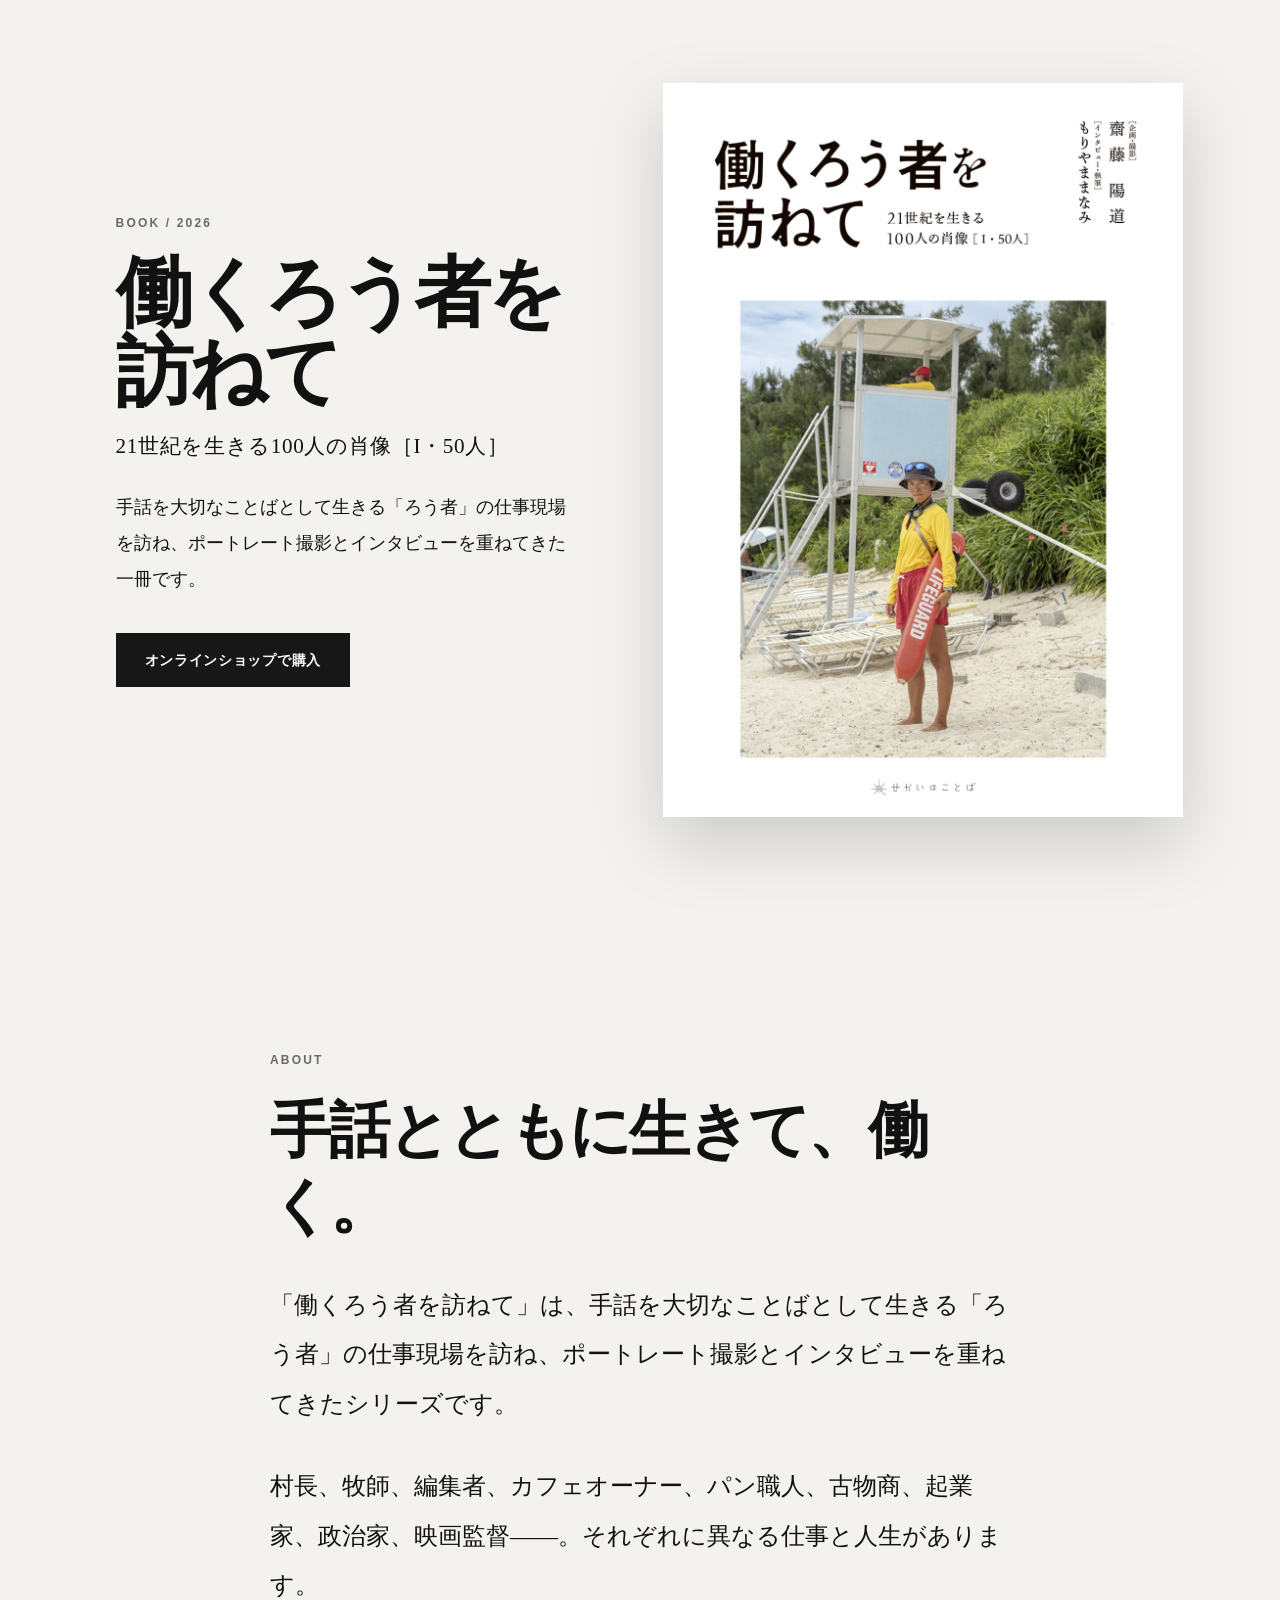
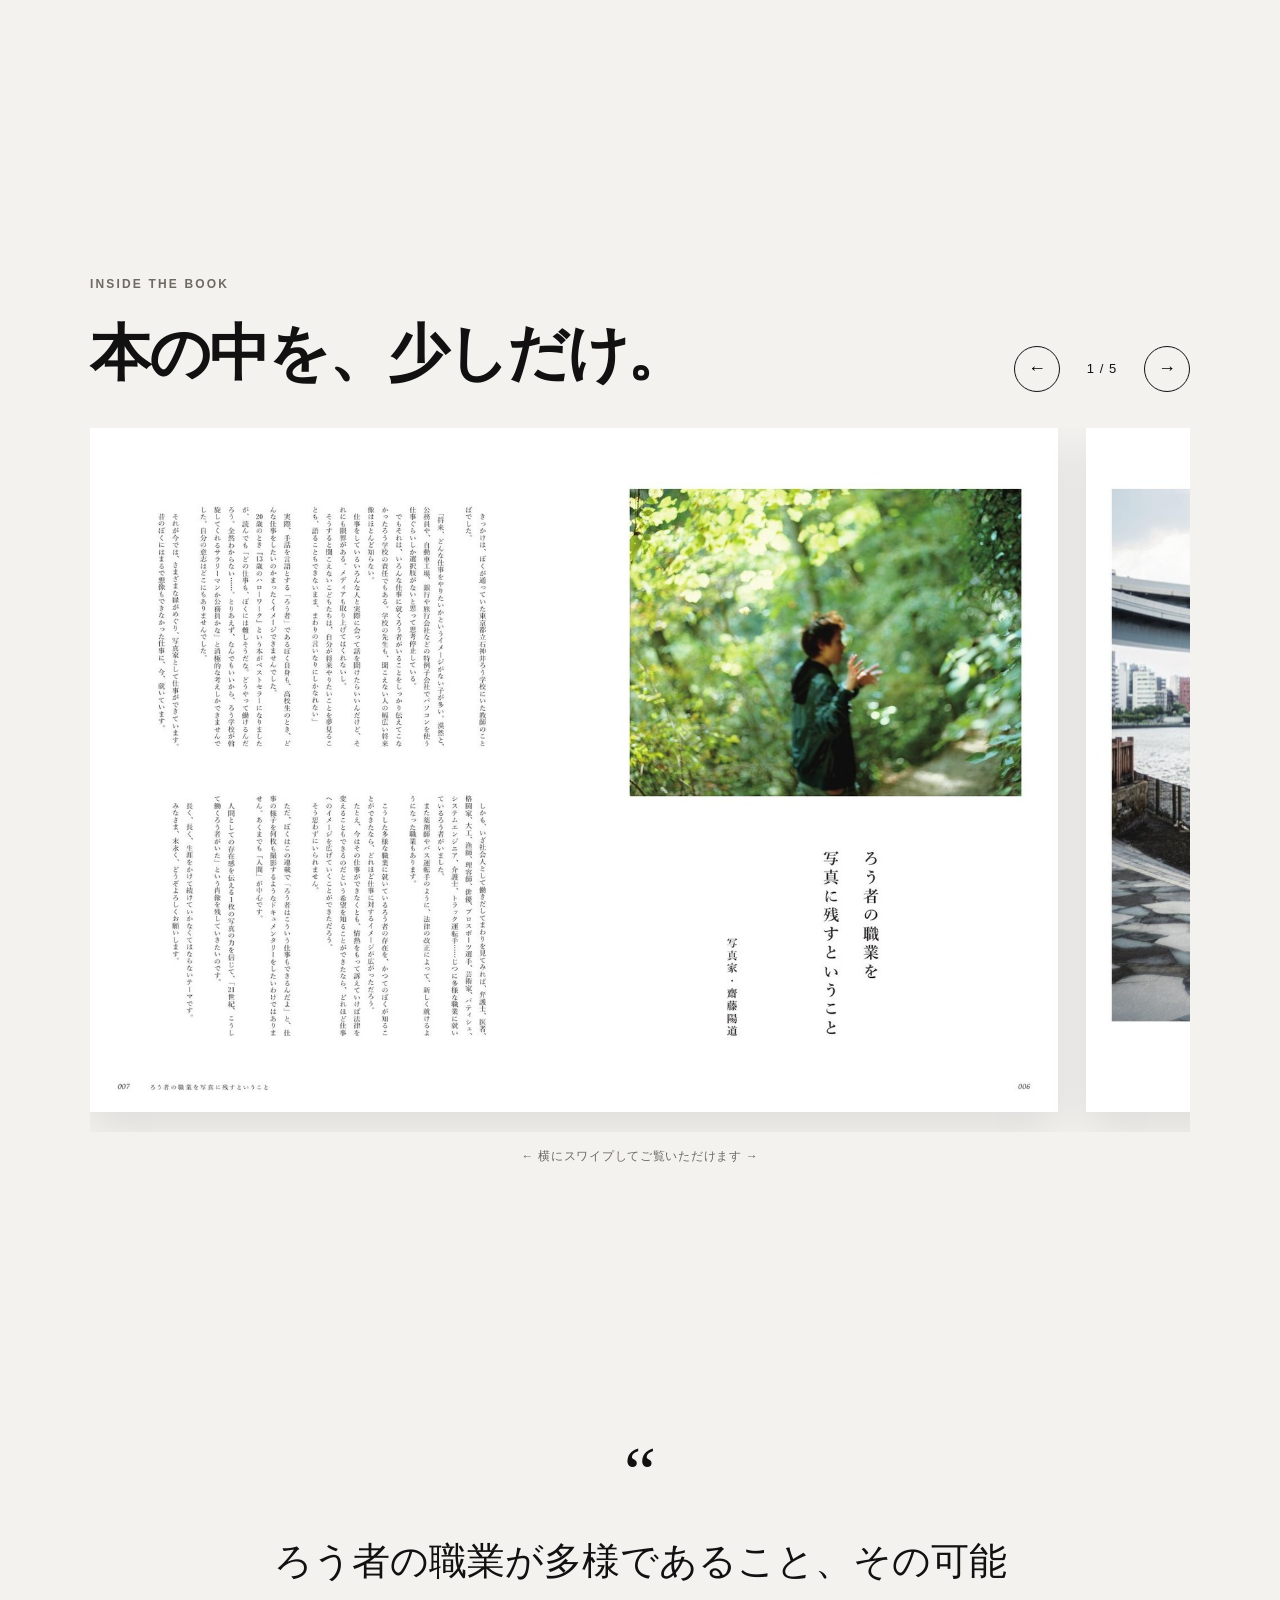
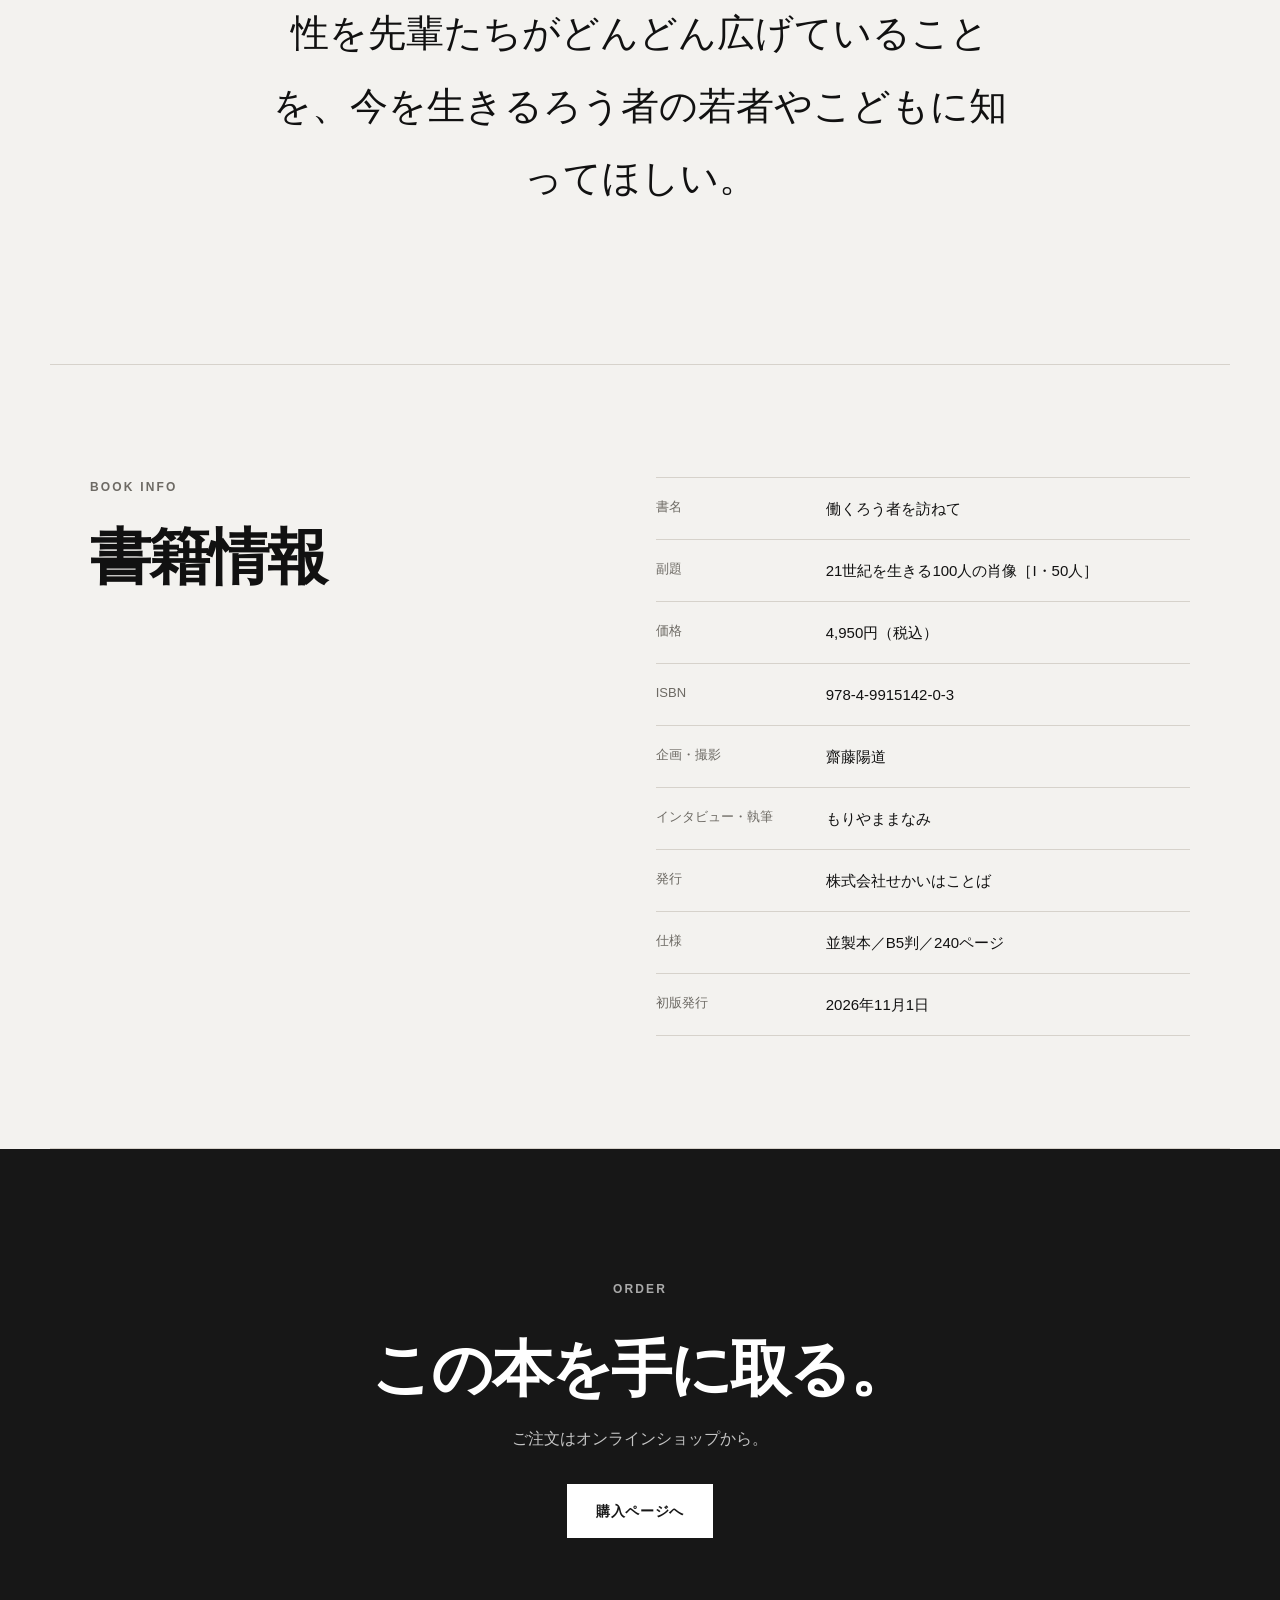
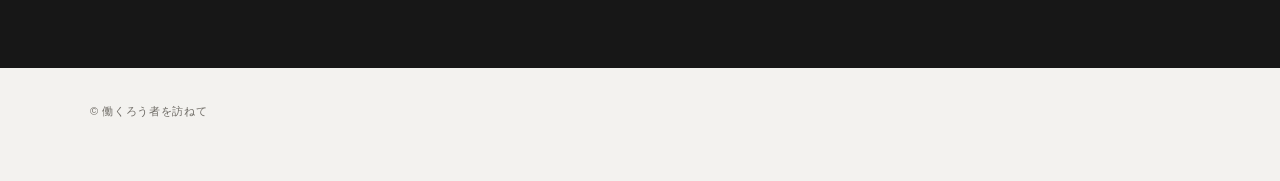
==== index.html @ 9a2b8f73 "Add files via upload" ====
<!doctype html>
<html lang="ja">
<head>
  <meta charset="utf-8">
  <meta name="viewport" content="width=device-width, initial-scale=1">
  <meta name="description" content="書籍『働くろう者を訪ねて』特設サイト。手話を大切なことばとして生きる、ろう者の仕事と肖像を紹介します。">
  <title>働くろう者を訪ねて｜特設サイト</title>
  <style>

:root{
  --bg:#f3f2ef;
  --paper:#fff;
  --ink:#111;
  --muted:#6d6a64;
  --line:#d6d2cb;
  --accent:#171717;
  --max:1180px;
}
*{box-sizing:border-box}
html{scroll-behavior:smooth}
body{
  margin:0;
  background:var(--bg);
  color:var(--ink);
  font-family:-apple-system,BlinkMacSystemFont,"Hiragino Kaku Gothic ProN","Yu Gothic",YuGothic,"Noto Sans JP",sans-serif;
  line-height:1.8;
  -webkit-font-smoothing:antialiased;
}
img{max-width:100%;display:block}
a{color:inherit}
.section{max-width:var(--max);margin:0 auto;padding:112px 40px}
.narrow{max-width:820px}
.section-label,.eyebrow{font-size:12px;letter-spacing:.18em;font-weight:700;margin:0 0 20px;color:var(--muted)}
h1,h2,p{margin-top:0}
h2{font-family:"Hiragino Mincho ProN","Yu Mincho",serif;font-size:clamp(34px,4.8vw,64px);line-height:1.25;letter-spacing:-.03em;margin-bottom:36px;font-weight:600}
.hero{min-height:100vh;display:grid;grid-template-columns:.96fr 1.04fr;align-items:center;gap:72px;padding-top:64px;padding-bottom:64px}
.hero-copy{padding-left:2vw}
.hero-title{font-family:"Hiragino Mincho ProN","Yu Mincho",serif;font-size:clamp(42px,6vw,88px);line-height:1.03;letter-spacing:-.05em;margin:0 0 18px;font-weight:700}
.hero-title .line{display:block;white-space:nowrap}
.subtitle{font-family:"Hiragino Mincho ProN","Yu Mincho",serif;font-size:clamp(16px,1.65vw,24px);line-height:1.45;white-space:nowrap;letter-spacing:.03em;margin:0 0 28px}
.hero-lead{font-family:"Hiragino Mincho ProN","Yu Mincho",serif;font-size:18px;line-height:2;margin-bottom:36px;max-width:40em}
.hero-book{margin:0;justify-self:center;width:min(520px,100%);filter:drop-shadow(0 26px 34px rgba(0,0,0,.16))}
.hero-book img{width:100%;background:#fff}
.button{display:inline-flex;align-items:center;justify-content:center;min-height:54px;padding:0 28px;background:var(--accent);color:#fff;text-decoration:none;font-weight:700;font-size:14px;letter-spacing:.05em;border:1px solid var(--accent);transition:.2s ease}
.button:hover{background:transparent;color:var(--accent)}
.intro{padding-top:150px;padding-bottom:150px}
.about-title span{display:block;white-space:nowrap}

.intro p:not(.section-label){font-family:"Hiragino Mincho ProN","Yu Mincho",serif;font-size:clamp(18px,2vw,24px);line-height:2.05;margin-bottom:1.4em}
.gallery{padding-top:80px;padding-bottom:120px}
.gallery-head{display:flex;justify-content:space-between;align-items:flex-end;gap:32px;margin-bottom:36px}
.gallery-head h2{margin-bottom:0}
.gallery-controls{display:flex;align-items:center;gap:16px;white-space:nowrap}
.arrow{width:46px;height:46px;border:1px solid var(--ink);background:transparent;border-radius:50%;font-size:18px;cursor:pointer;transition:.2s ease}
.arrow:hover{background:var(--ink);color:#fff}
.counter{font-size:13px;letter-spacing:.08em;min-width:52px;text-align:center}
.slider-wrap{overflow:hidden}
.slider{display:flex;gap:28px;overflow-x:auto;scroll-snap-type:x mandatory;scroll-behavior:smooth;overscroll-behavior-inline:contain;padding:0 0 20px;scrollbar-width:none}
.slider::-webkit-scrollbar{display:none}
.slide{flex:0 0 88%;margin:0;scroll-snap-align:center;background:var(--paper);box-shadow:0 16px 40px rgba(0,0,0,.09)}
.slide img{width:100%;height:auto}
.swipe-note{text-align:center;color:var(--muted);font-size:12px;margin:14px 0 0;letter-spacing:.06em}
.quote{padding-top:150px;padding-bottom:150px;text-align:center}
.quote-mark{font-family:Georgia,serif;font-size:72px;line-height:1;margin-bottom:16px}
blockquote{margin:0;font-family:"Hiragino Mincho ProN","Yu Mincho",serif;font-size:clamp(24px,3vw,38px);line-height:1.9;font-weight:500}
.info{border-top:1px solid var(--line);border-bottom:1px solid var(--line)}
.info-grid{display:grid;grid-template-columns:1fr 1.1fr;gap:80px}
dl{margin:0}
dl>div{display:grid;grid-template-columns:150px 1fr;gap:20px;padding:17px 0;border-bottom:1px solid var(--line)}
dl>div:first-child{border-top:1px solid var(--line)}
dt{color:var(--muted);font-size:13px}dd{margin:0;font-size:15px}
.cta{max-width:none;background:#171717;color:#fff;text-align:center;padding-top:130px;padding-bottom:130px}
.cta .section-label{color:#aaa}.cta h2{margin-bottom:18px}.cta p{color:#c5c5c5;margin-bottom:30px}.button-light{background:#fff;color:#171717;border-color:#fff}.button-light:hover{background:transparent;color:#fff}
footer{max-width:var(--max);margin:0 auto;padding:34px 40px 48px;color:var(--muted);font-size:11px;letter-spacing:.06em}
.reveal{opacity:0;transform:translateY(18px);transition:opacity .8s ease, transform .8s ease}.reveal.visible{opacity:1;transform:none}.delay-1{transition-delay:.12s}
@media(max-width:900px){
  .hero-title{font-size:clamp(36px,9vw,68px)}
  .subtitle{font-size:clamp(15px,3.1vw,22px)}
}
@media(max-width:800px){
  .subtitle{font-size:clamp(13px,3.5vw,18px)}
  .section{padding:84px 22px}
  .hero{min-height:auto;grid-template-columns:1fr;gap:52px;padding-top:52px}
  .hero-copy{padding-left:0;order:2}
  .hero-book{order:1;width:min(360px,84vw)}
  .hero-lead{font-size:17px}
  .gallery-head{align-items:flex-start;flex-direction:column}
  .gallery-controls{align-self:flex-end}
  .slide{flex-basis:94%}
  .info-grid{grid-template-columns:1fr;gap:24px}
  dl>div{grid-template-columns:110px 1fr}
  .intro{padding-top:105px;padding-bottom:105px}
  .quote{padding-top:105px;padding-bottom:105px}
}
@media(prefers-reduced-motion:reduce){
  *{scroll-behavior:auto!important;transition:none!important}
  .reveal{opacity:1;transform:none}
}

</style>
</head>
<body>
  <main>
    <section class="hero section">
      <div class="hero-copy reveal">
        <p class="eyebrow">BOOK / 2026</p>
        <h1 class="hero-title" aria-label="働くろう者を訪ねて">
          <span class="line">働くろう者を</span>
          <span class="line">訪ねて</span>
        </h1>
        <p class="subtitle">21世紀を生きる100人の肖像［I・50人］</p>
        <p class="hero-lead">手話を大切なことばとして生きる「ろう者」の仕事現場を訪ね、ポートレート撮影とインタビューを重ねてきた一冊です。</p>
        <a class="button" href="https://harumichi.base.ec/" target="_blank" rel="noopener noreferrer">オンラインショップで購入</a>
      </div>
      <figure class="hero-book reveal delay-1">
        <img src="[data-uri]" alt="書籍『働くろう者を訪ねて』表紙">
      </figure>
    </section>

    <section class="intro section narrow reveal">
      <p class="section-label">ABOUT</p>
      <h2>手話とともに生きて、働く。</h2>
      <p>「働くろう者を訪ねて」は、手話を大切なことばとして生きる「ろう者」の仕事現場を訪ね、ポートレート撮影とインタビューを重ねてきたシリーズです。</p>
      <p>村長、牧師、編集者、カフェオーナー、パン職人、古物商、起業家、政治家、映画監督——。それぞれに異なる仕事と人生があります。</p>
    </section>

    <section class="gallery section">
      <div class="gallery-head reveal">
        <div>
          <p class="section-label">INSIDE THE BOOK</p>
          <h2>本の中を、少しだけ。</h2>
        </div>
        <div class="gallery-controls" aria-label="スライド操作">
          <button class="arrow" type="button" data-prev aria-label="前の見開き">←</button>
          <span class="counter"><span data-current>1</span> / <span data-total>5</span></span>
          <button class="arrow" type="button" data-next aria-label="次の見開き">→</button>
        </div>
      </div>

      <div class="slider-wrap reveal delay-1">
        <div class="slider" data-slider tabindex="0" aria-label="書籍見開きサンプル">
          <figure class="slide"><img src="[data-uri]" alt="書籍見開きサンプル 6-7ページ" loading="lazy"></figure>
          <figure class="slide"><img src="[data-uri]" alt="書籍見開きサンプル 14-15ページ" loading="lazy"></figure>
          <figure class="slide"><img src="[data-uri]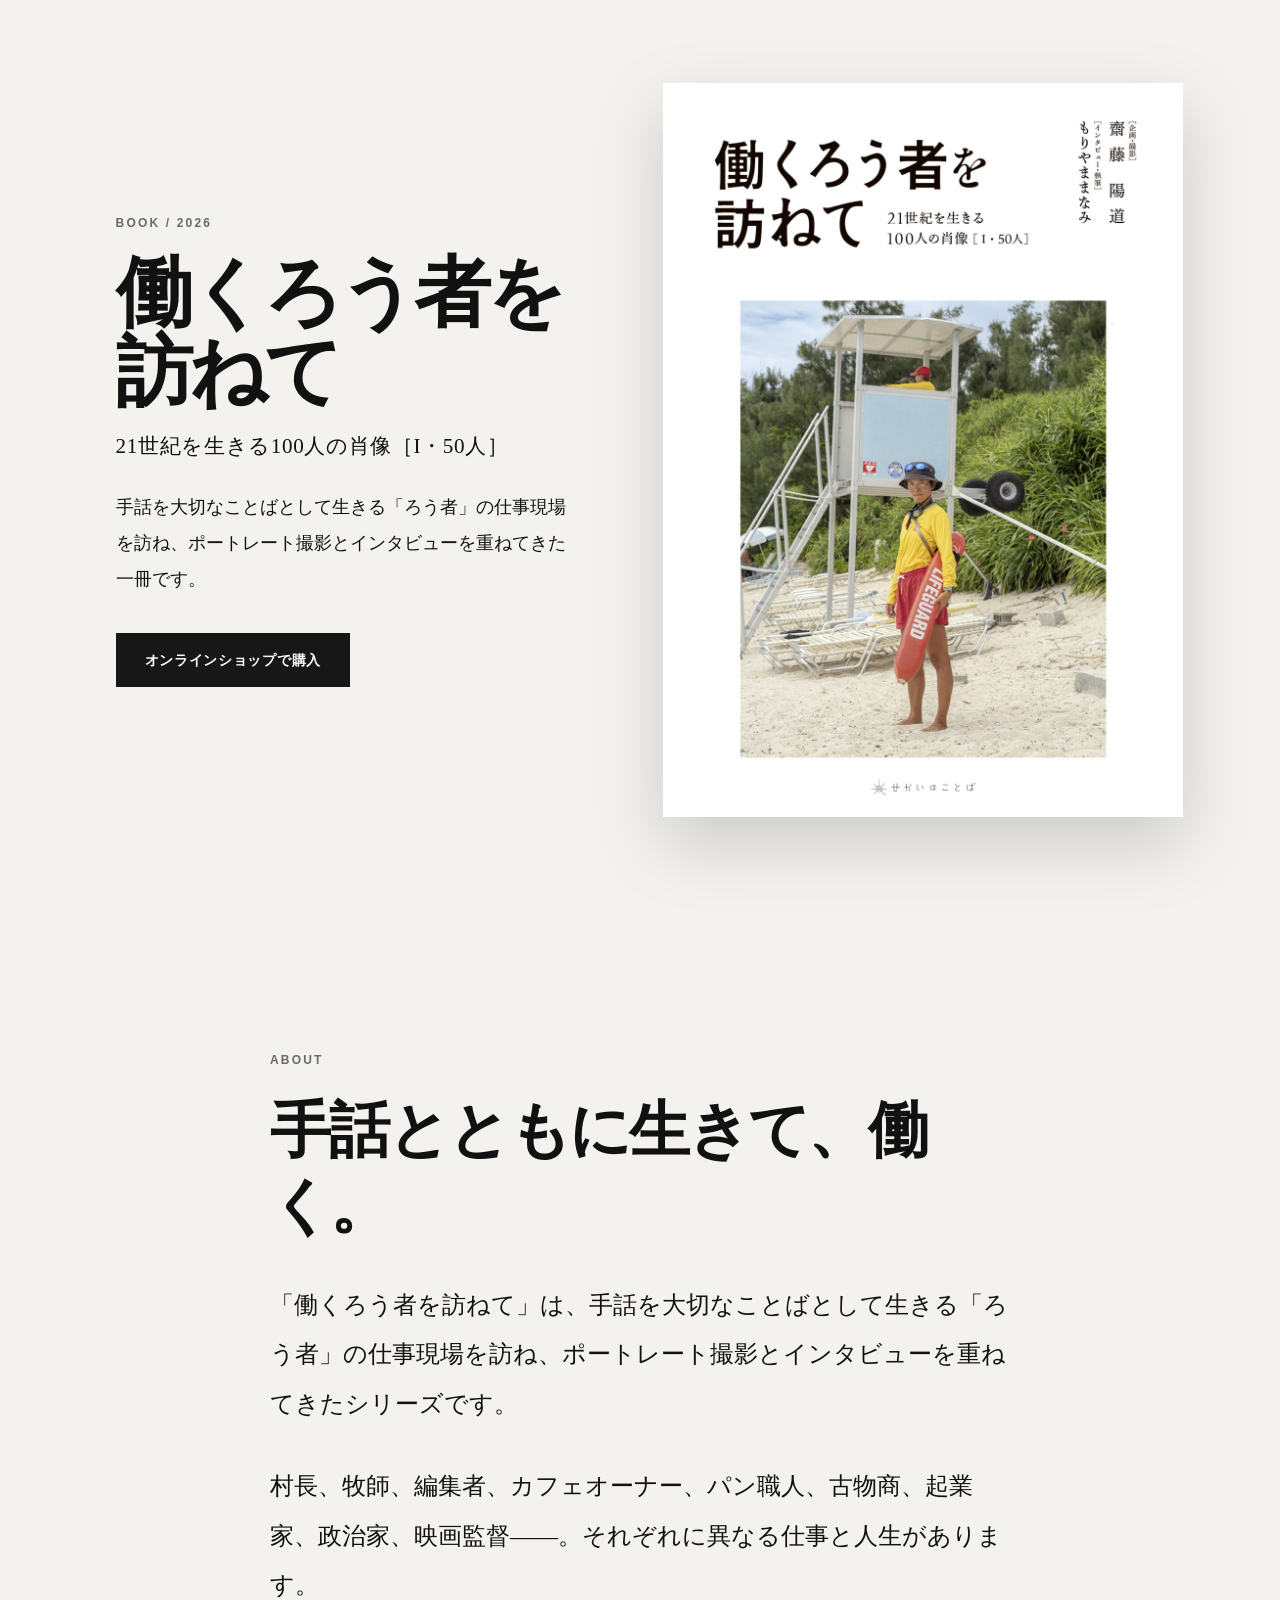
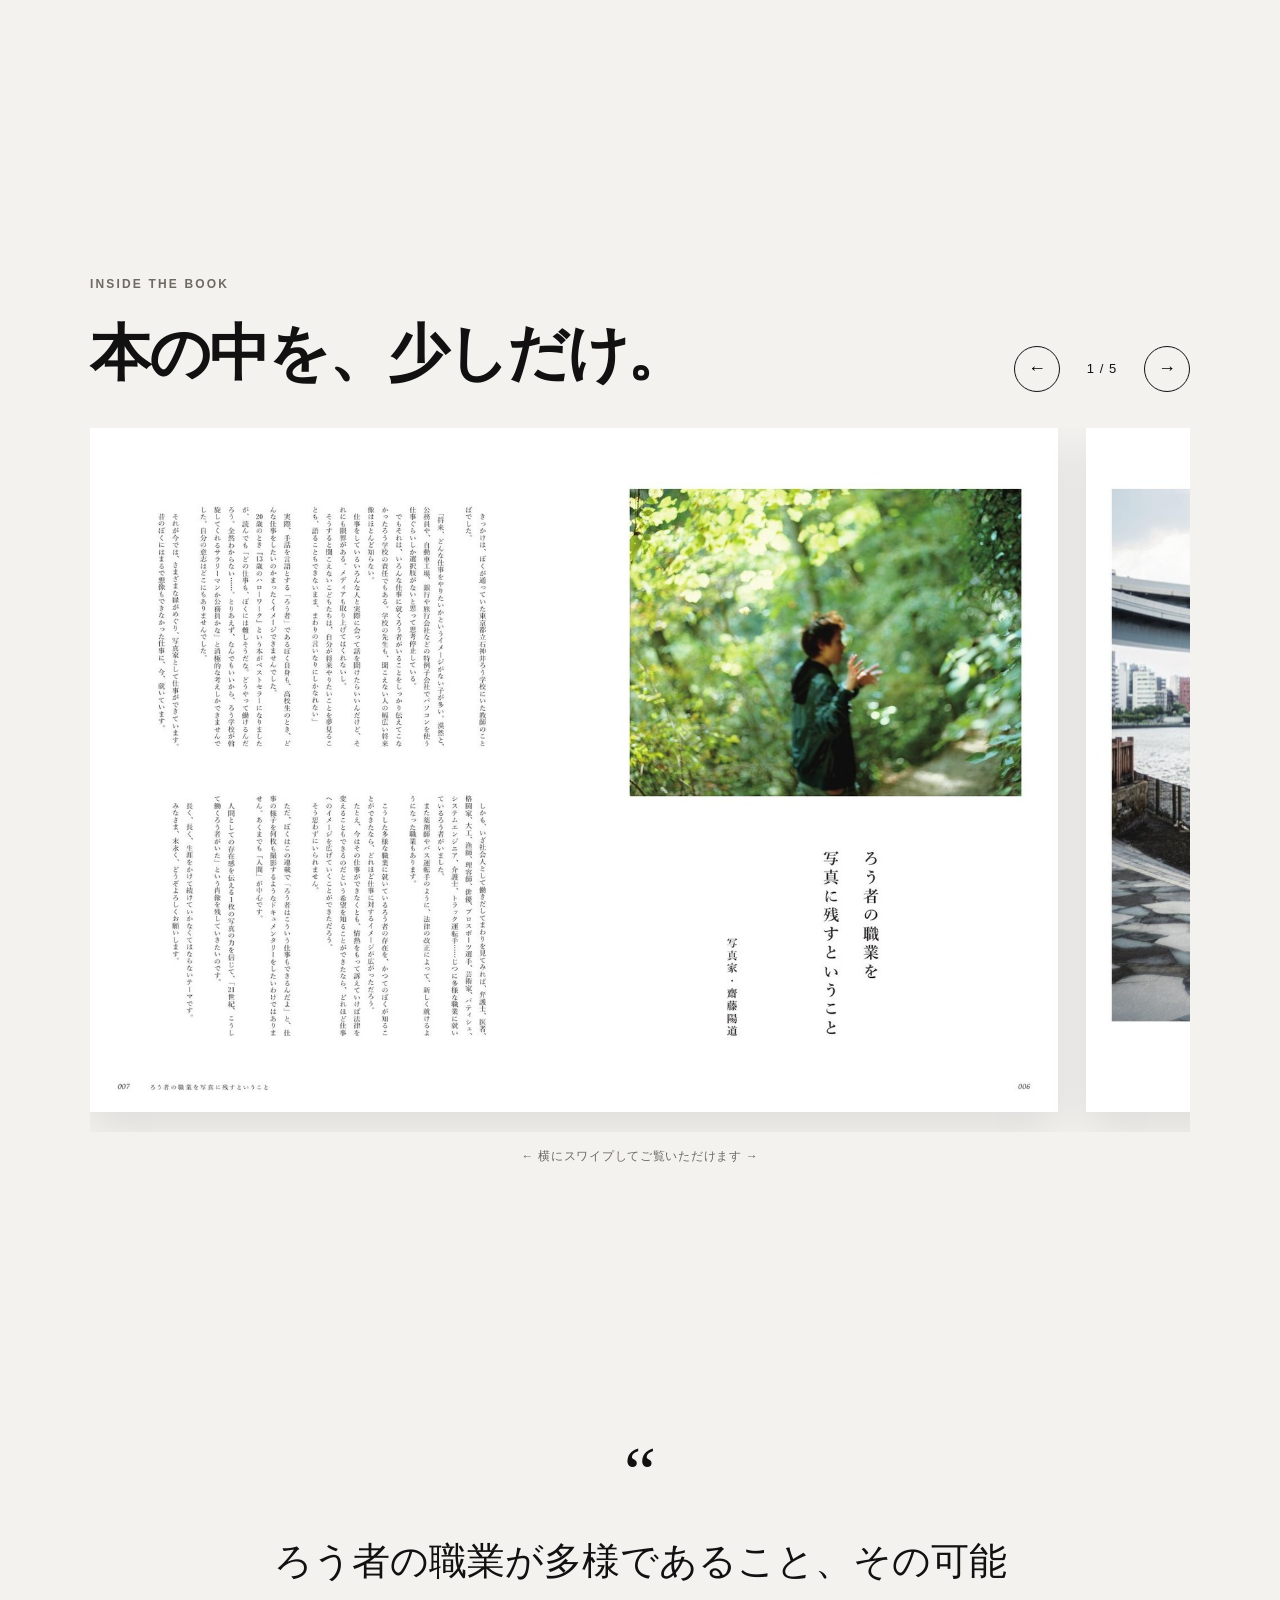
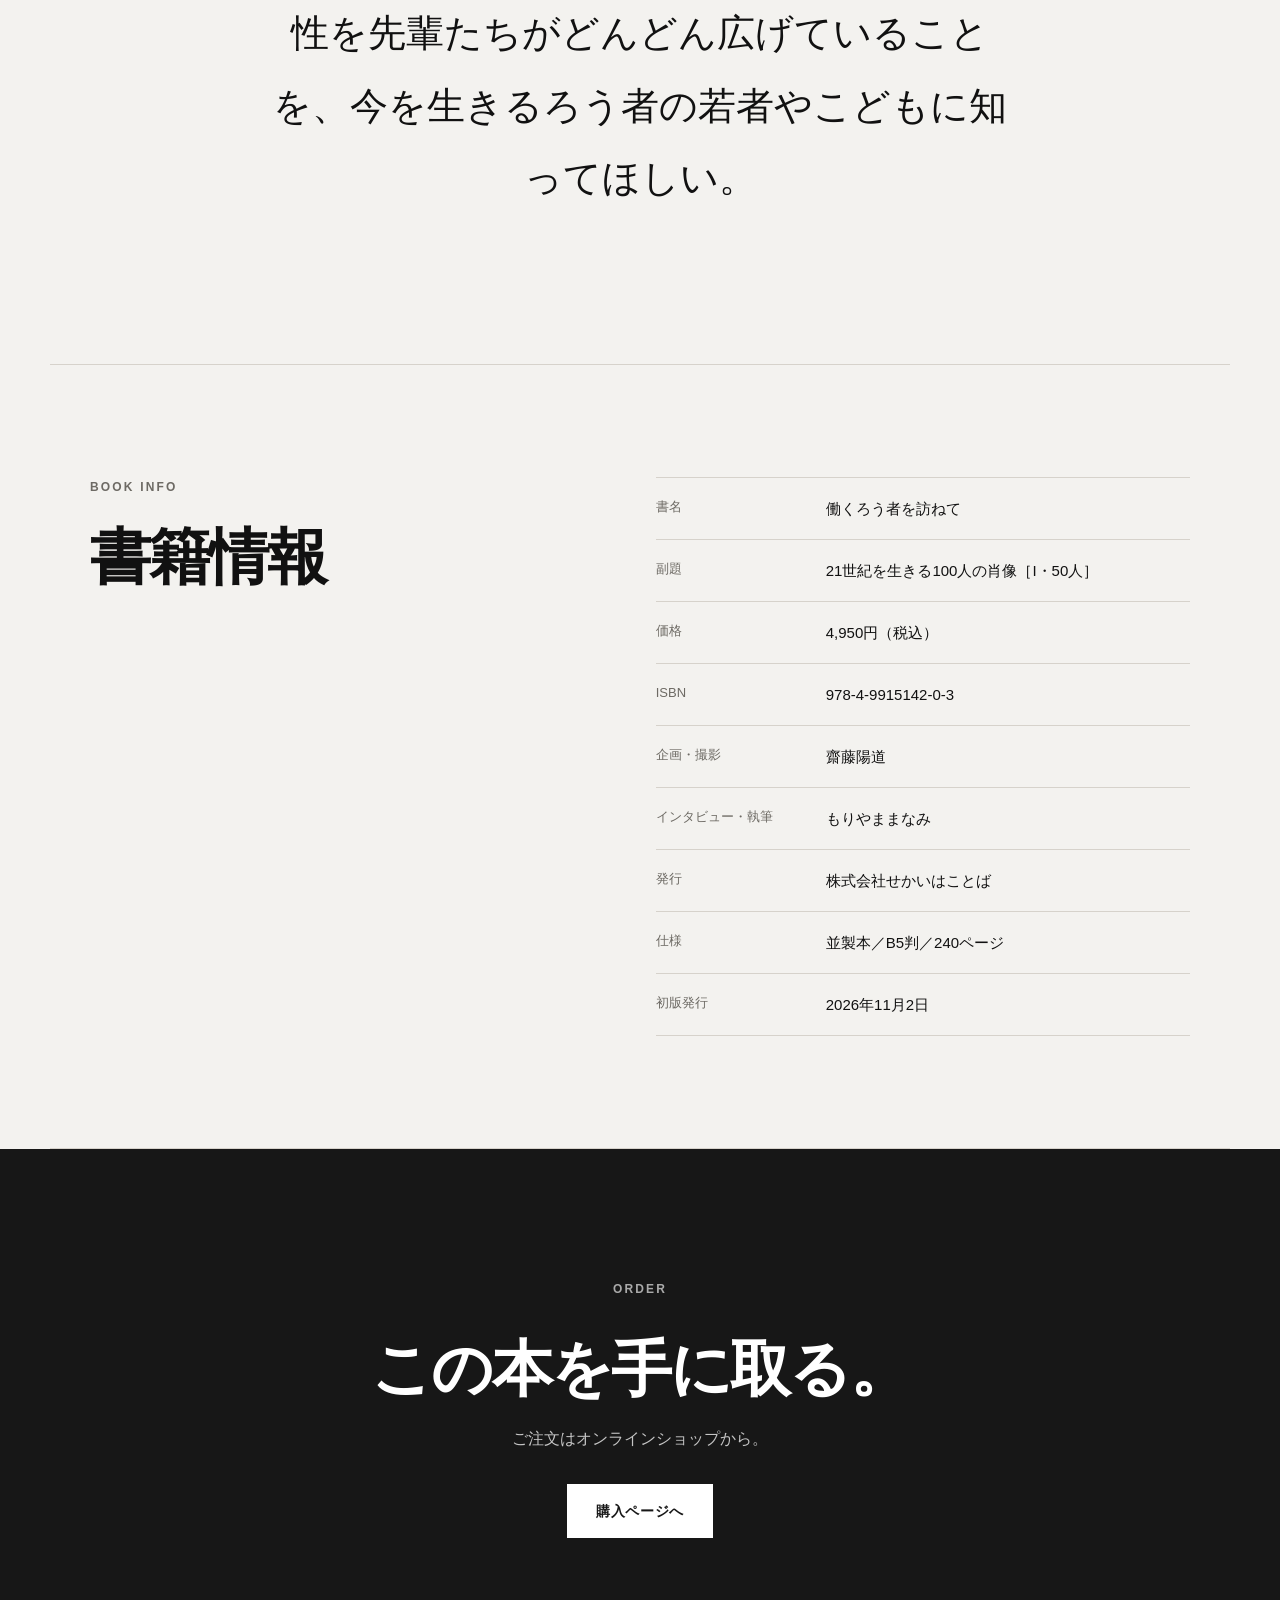
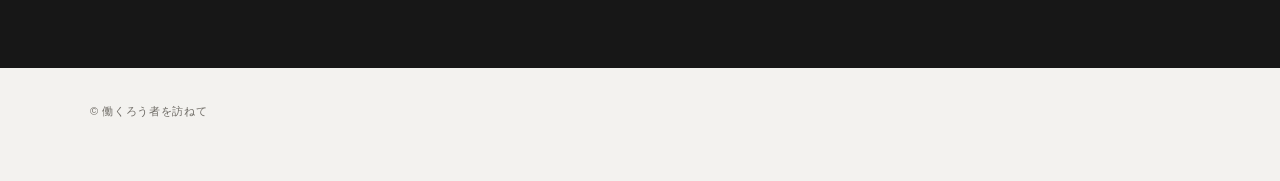
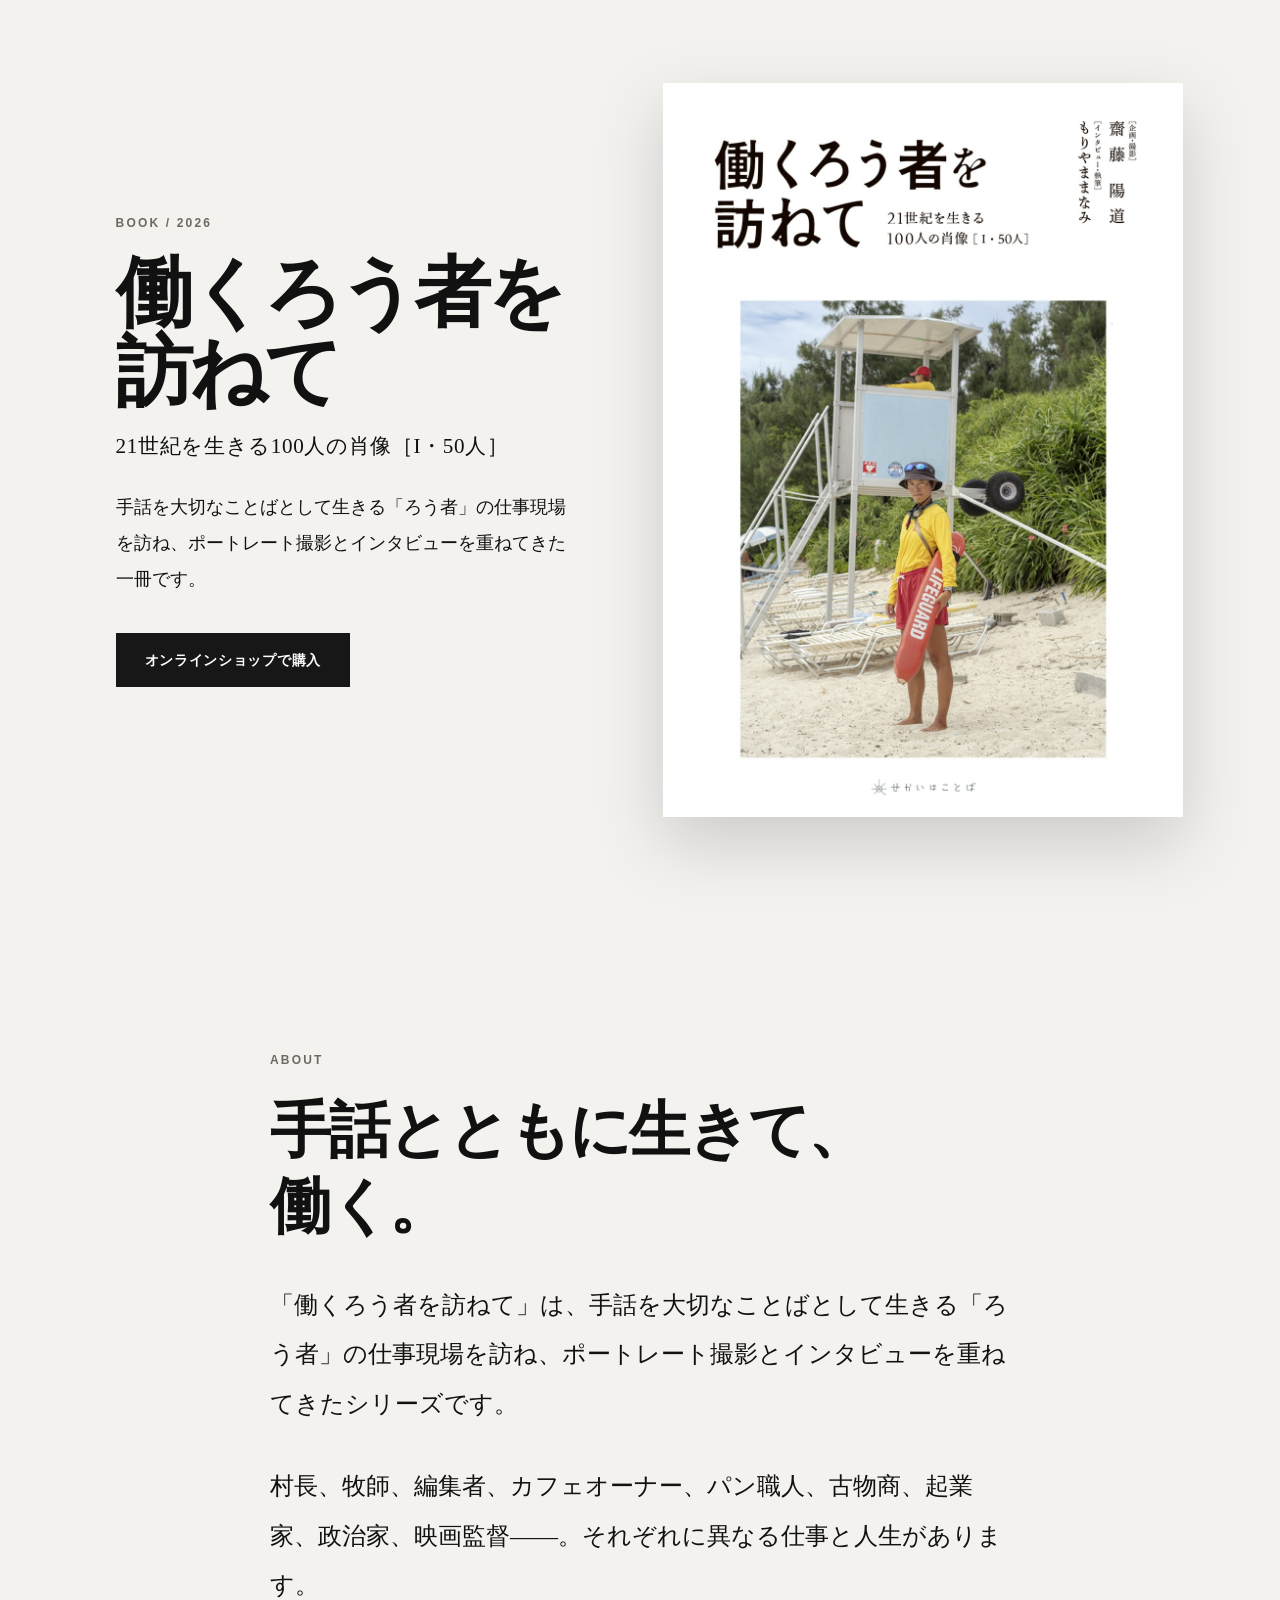
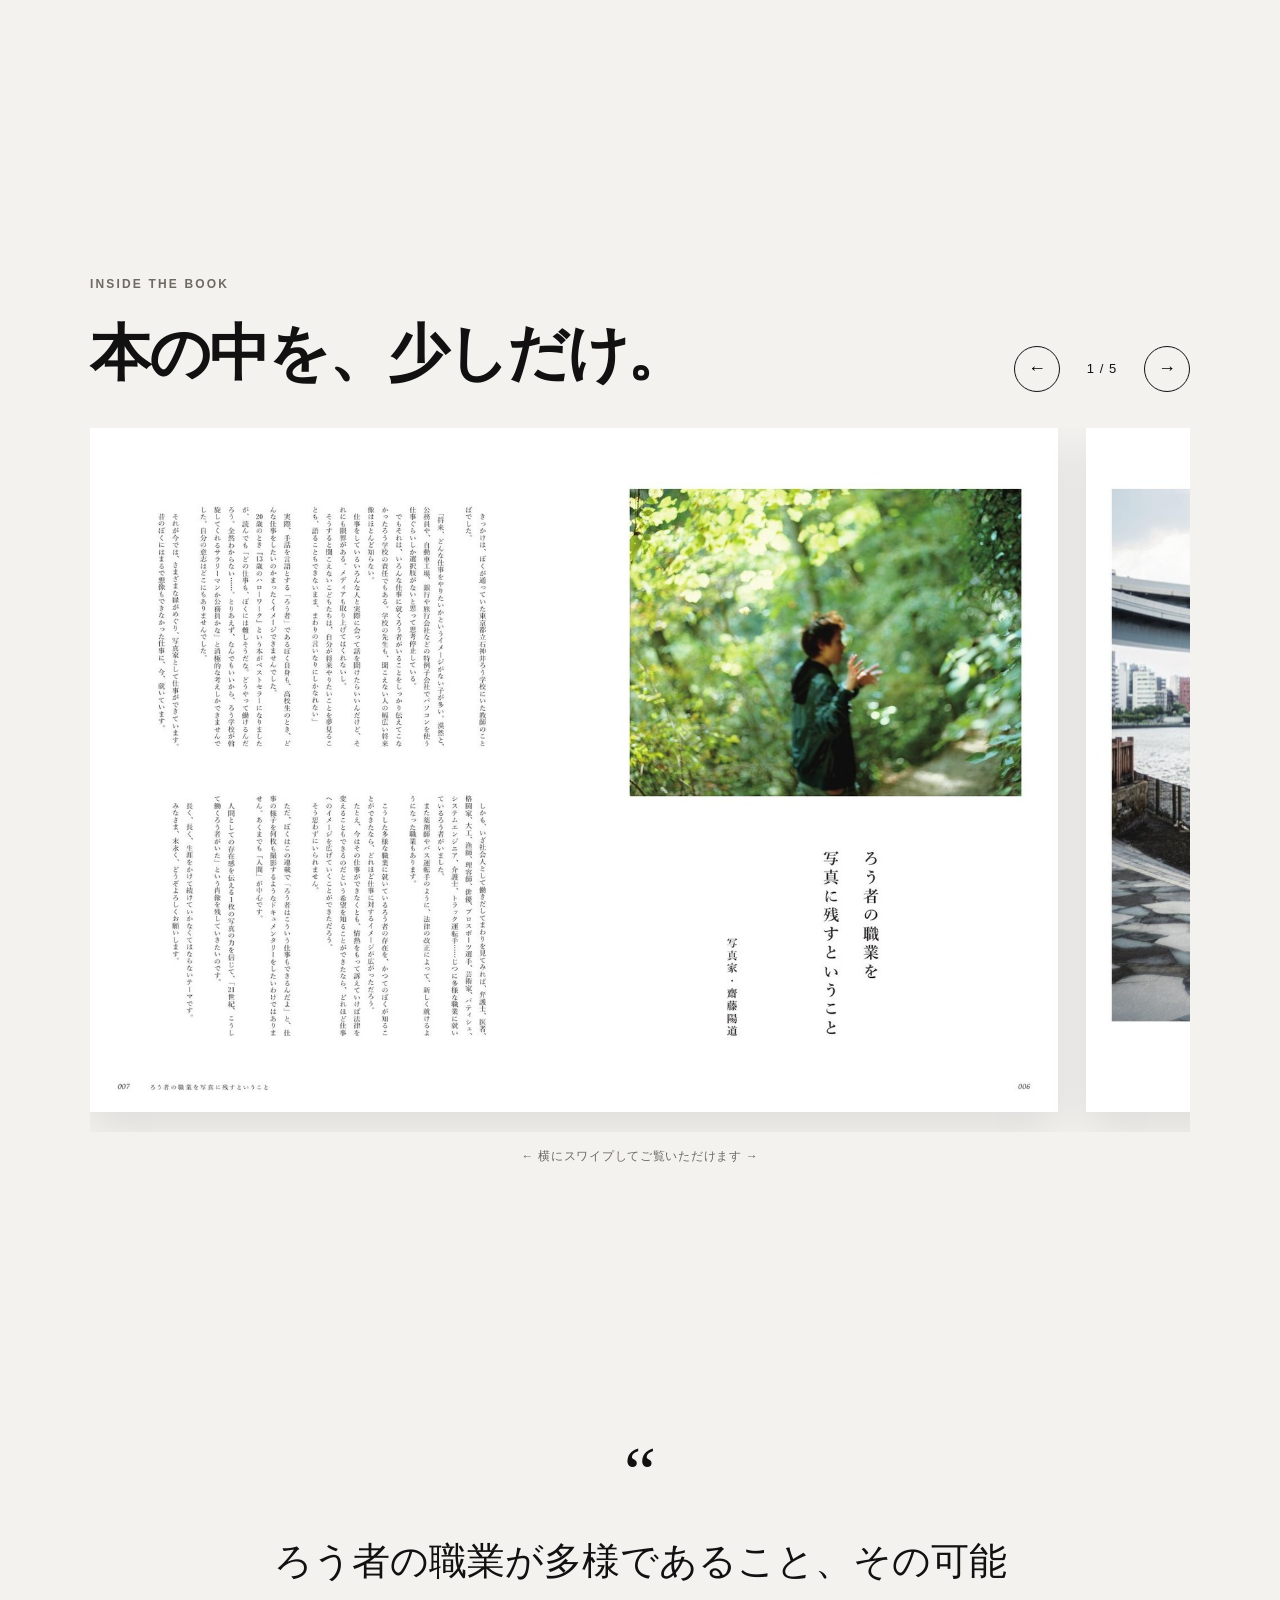
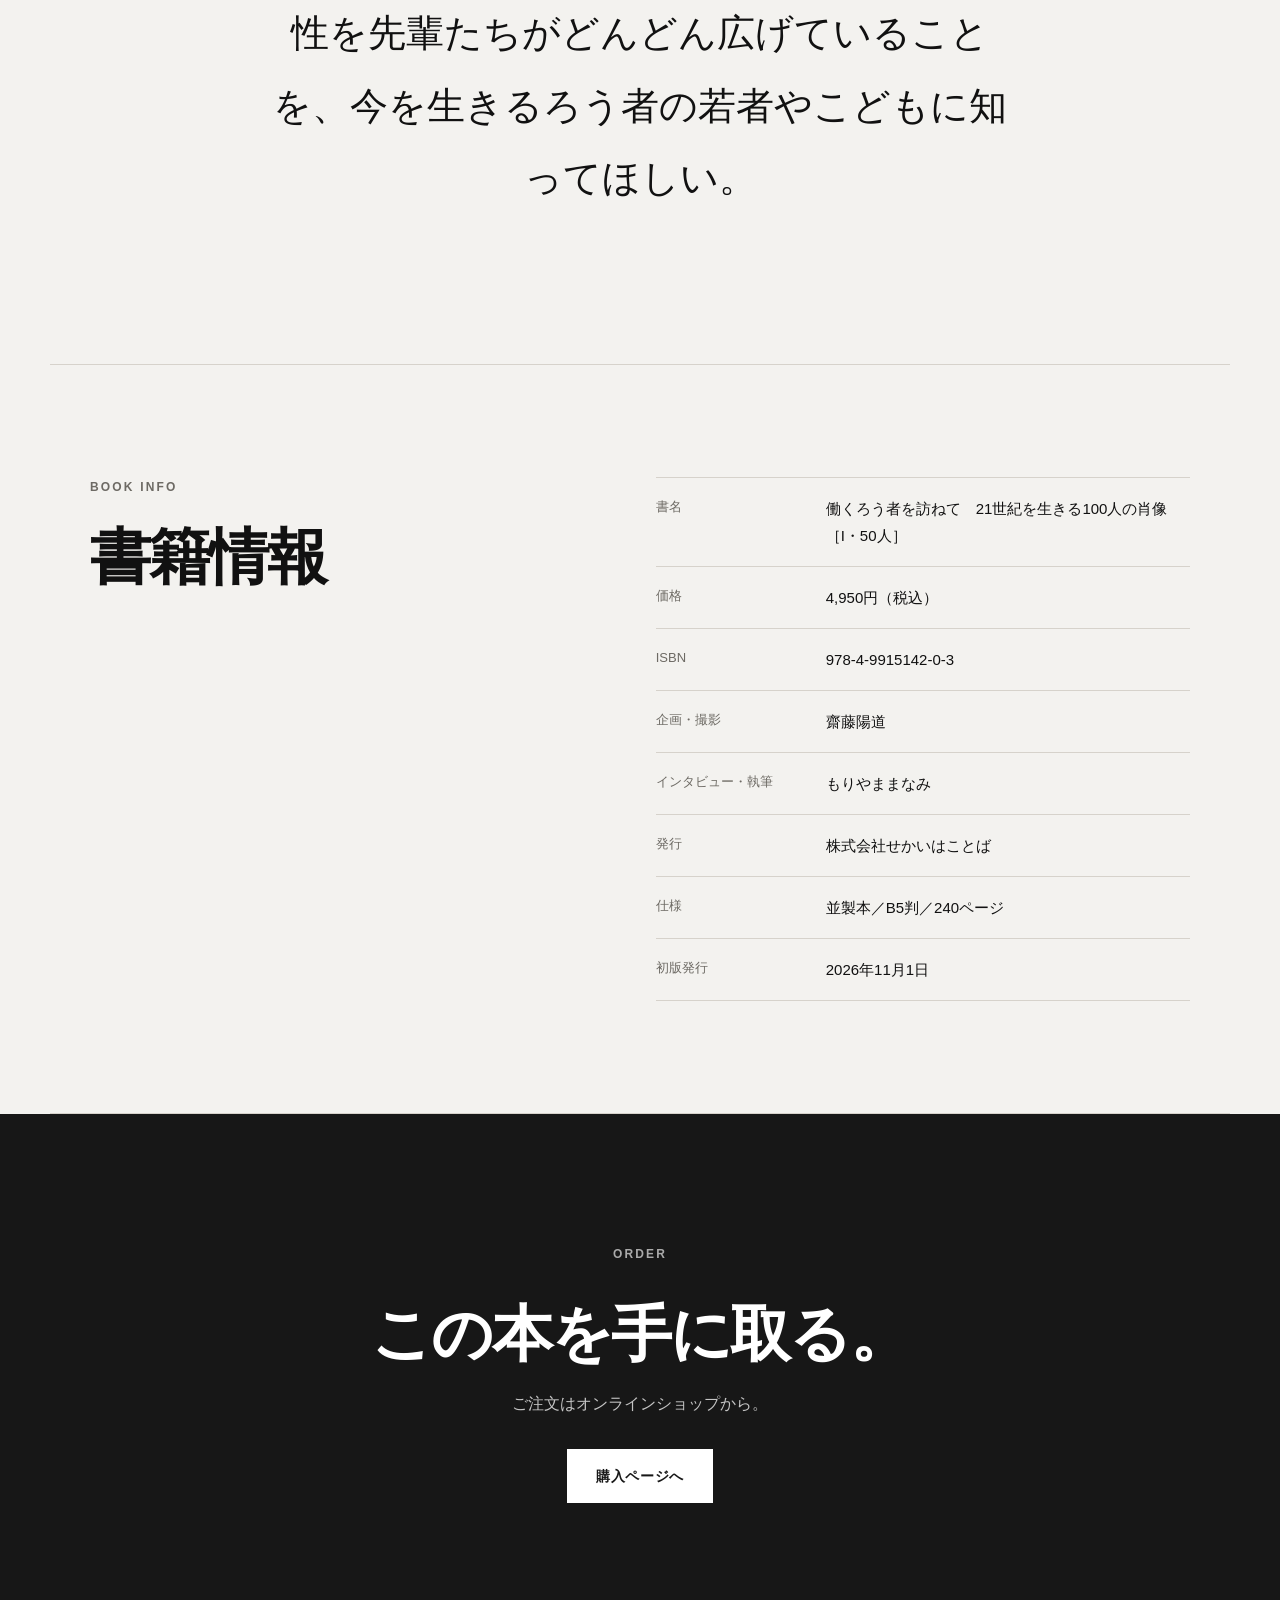
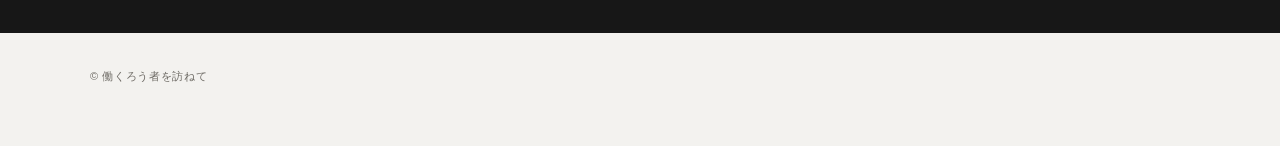
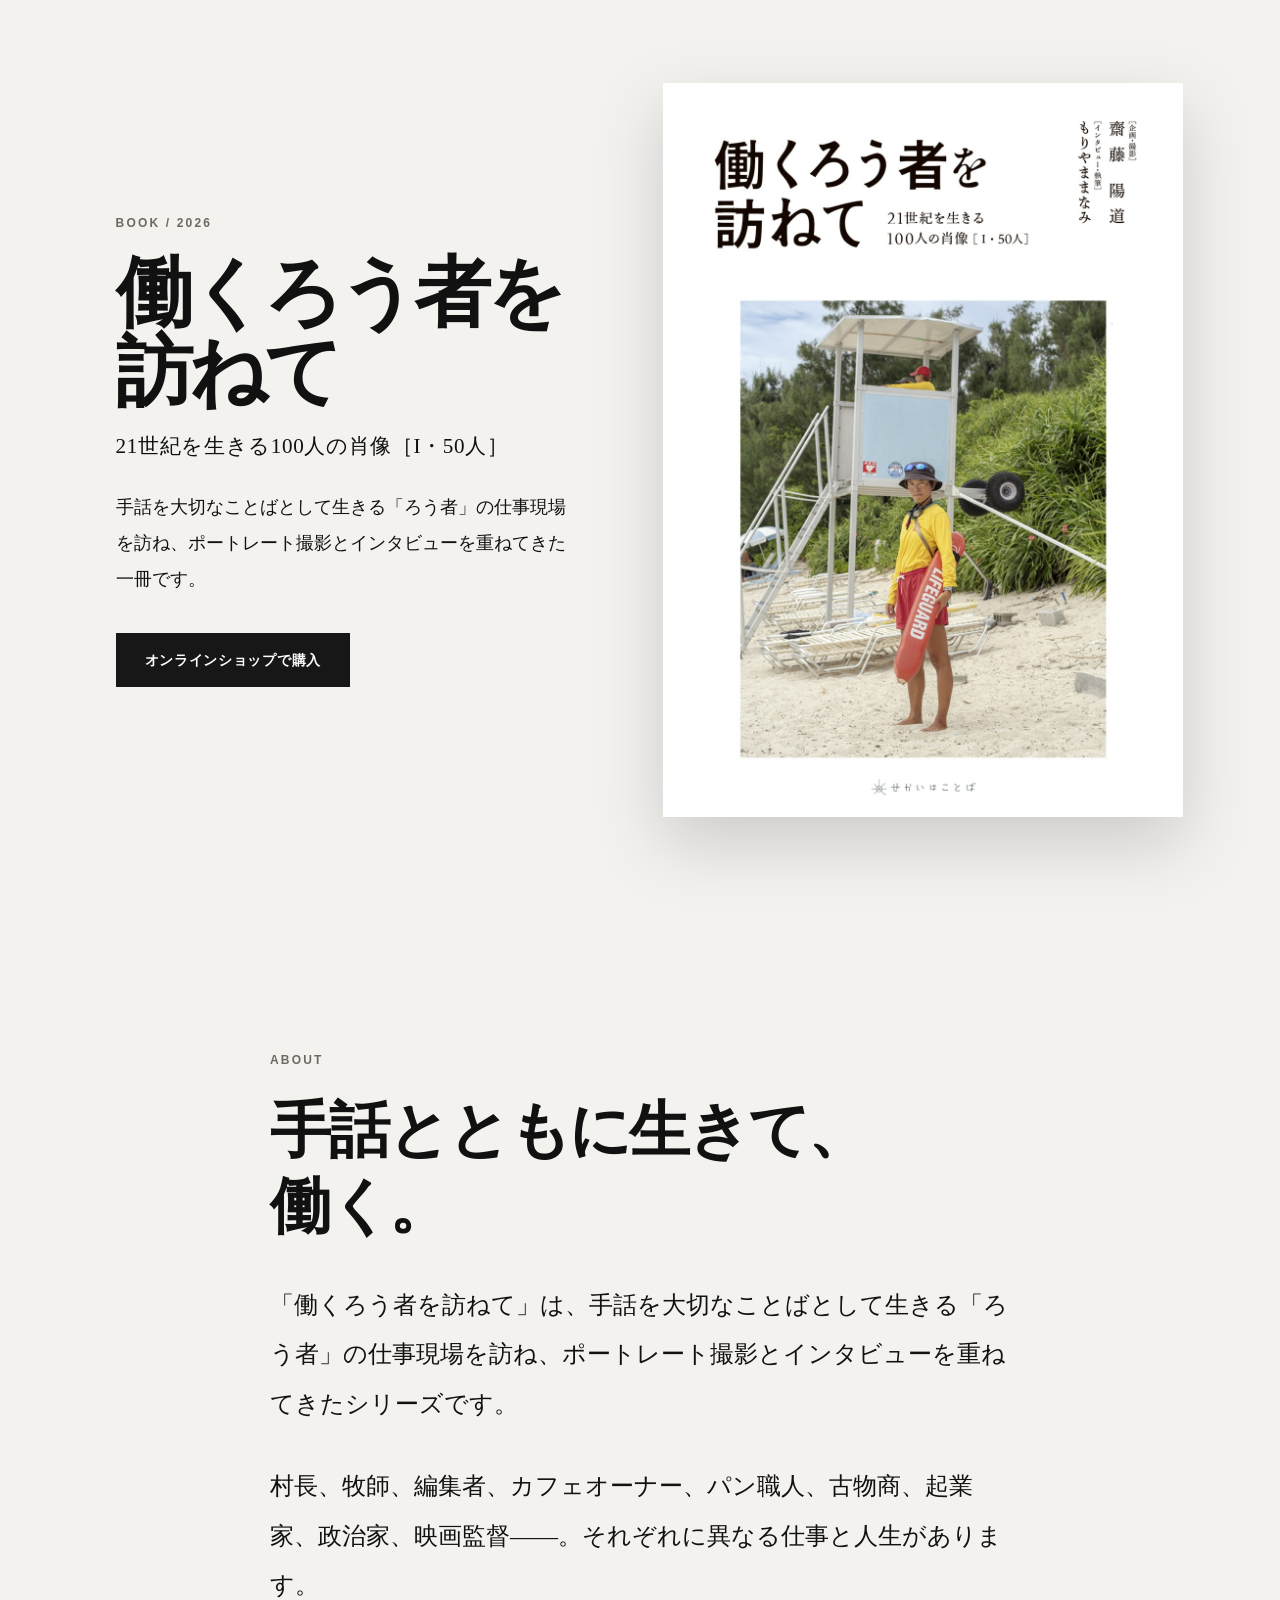
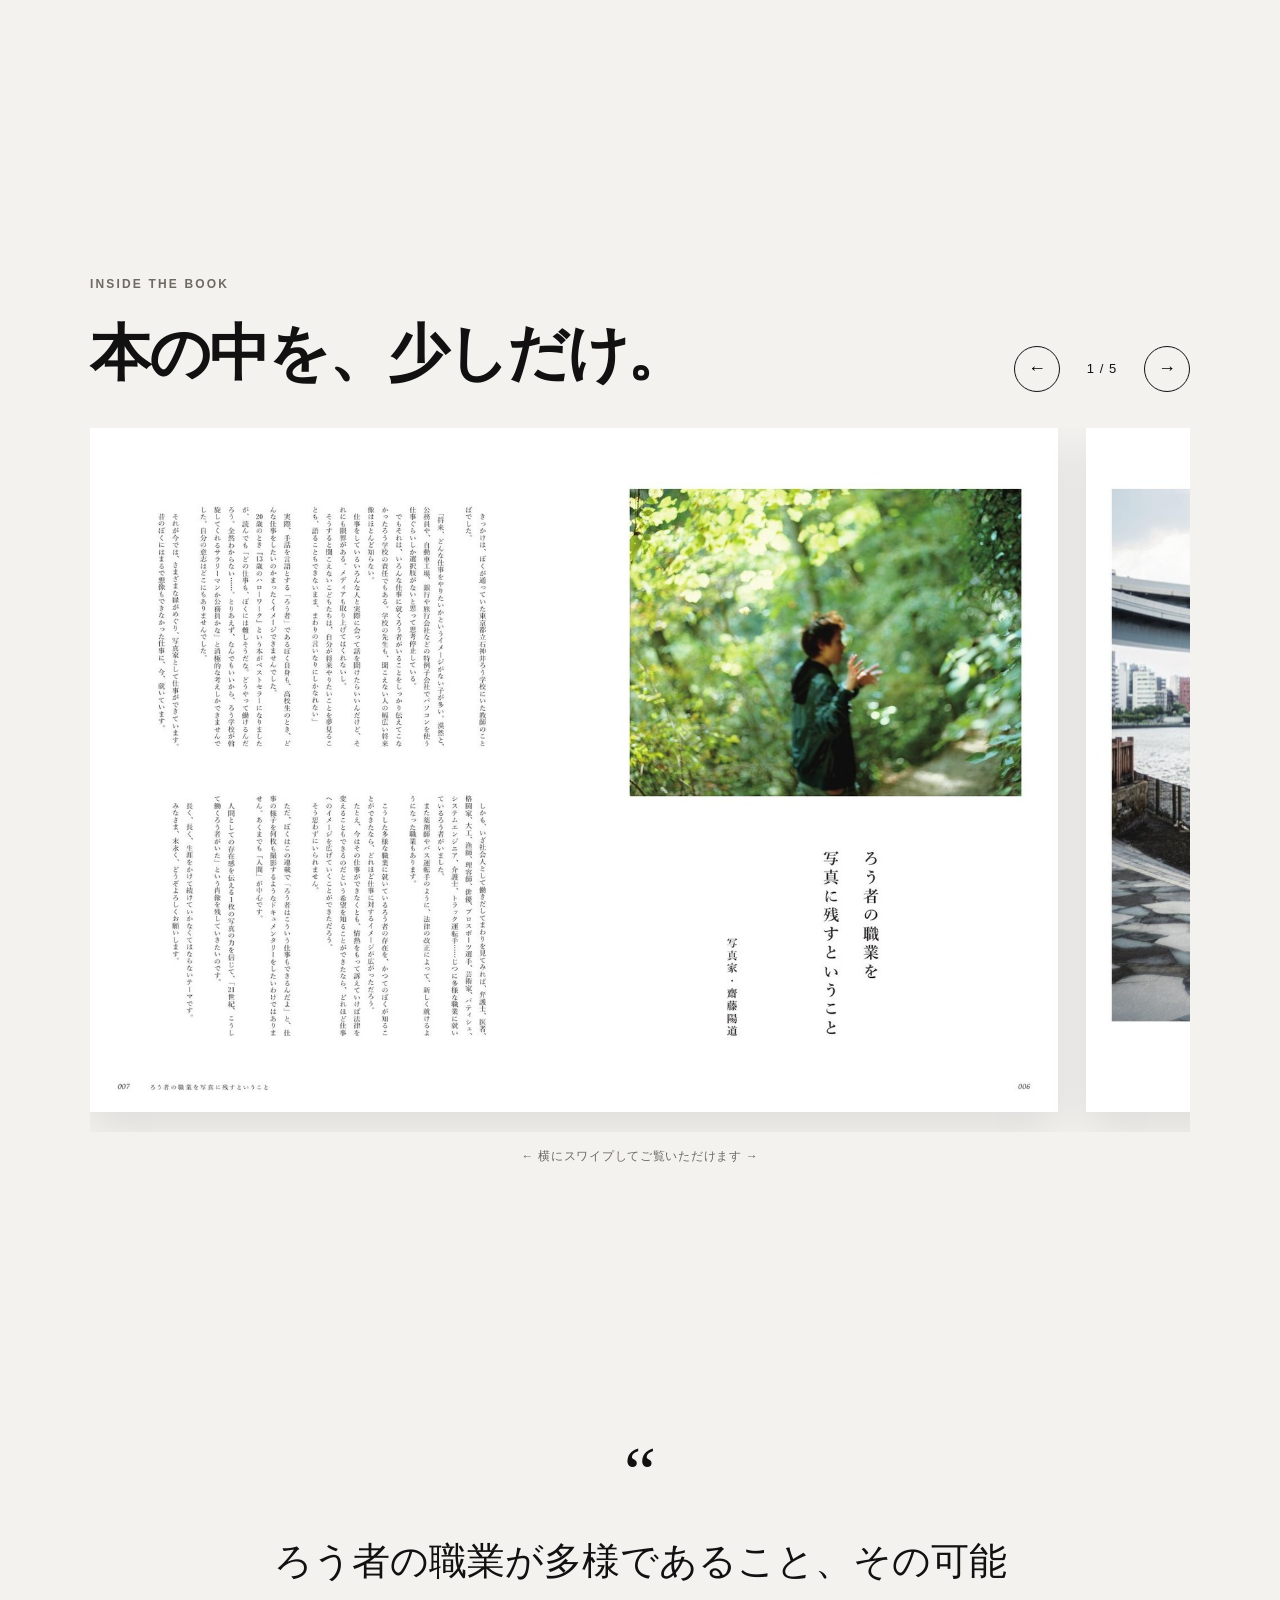
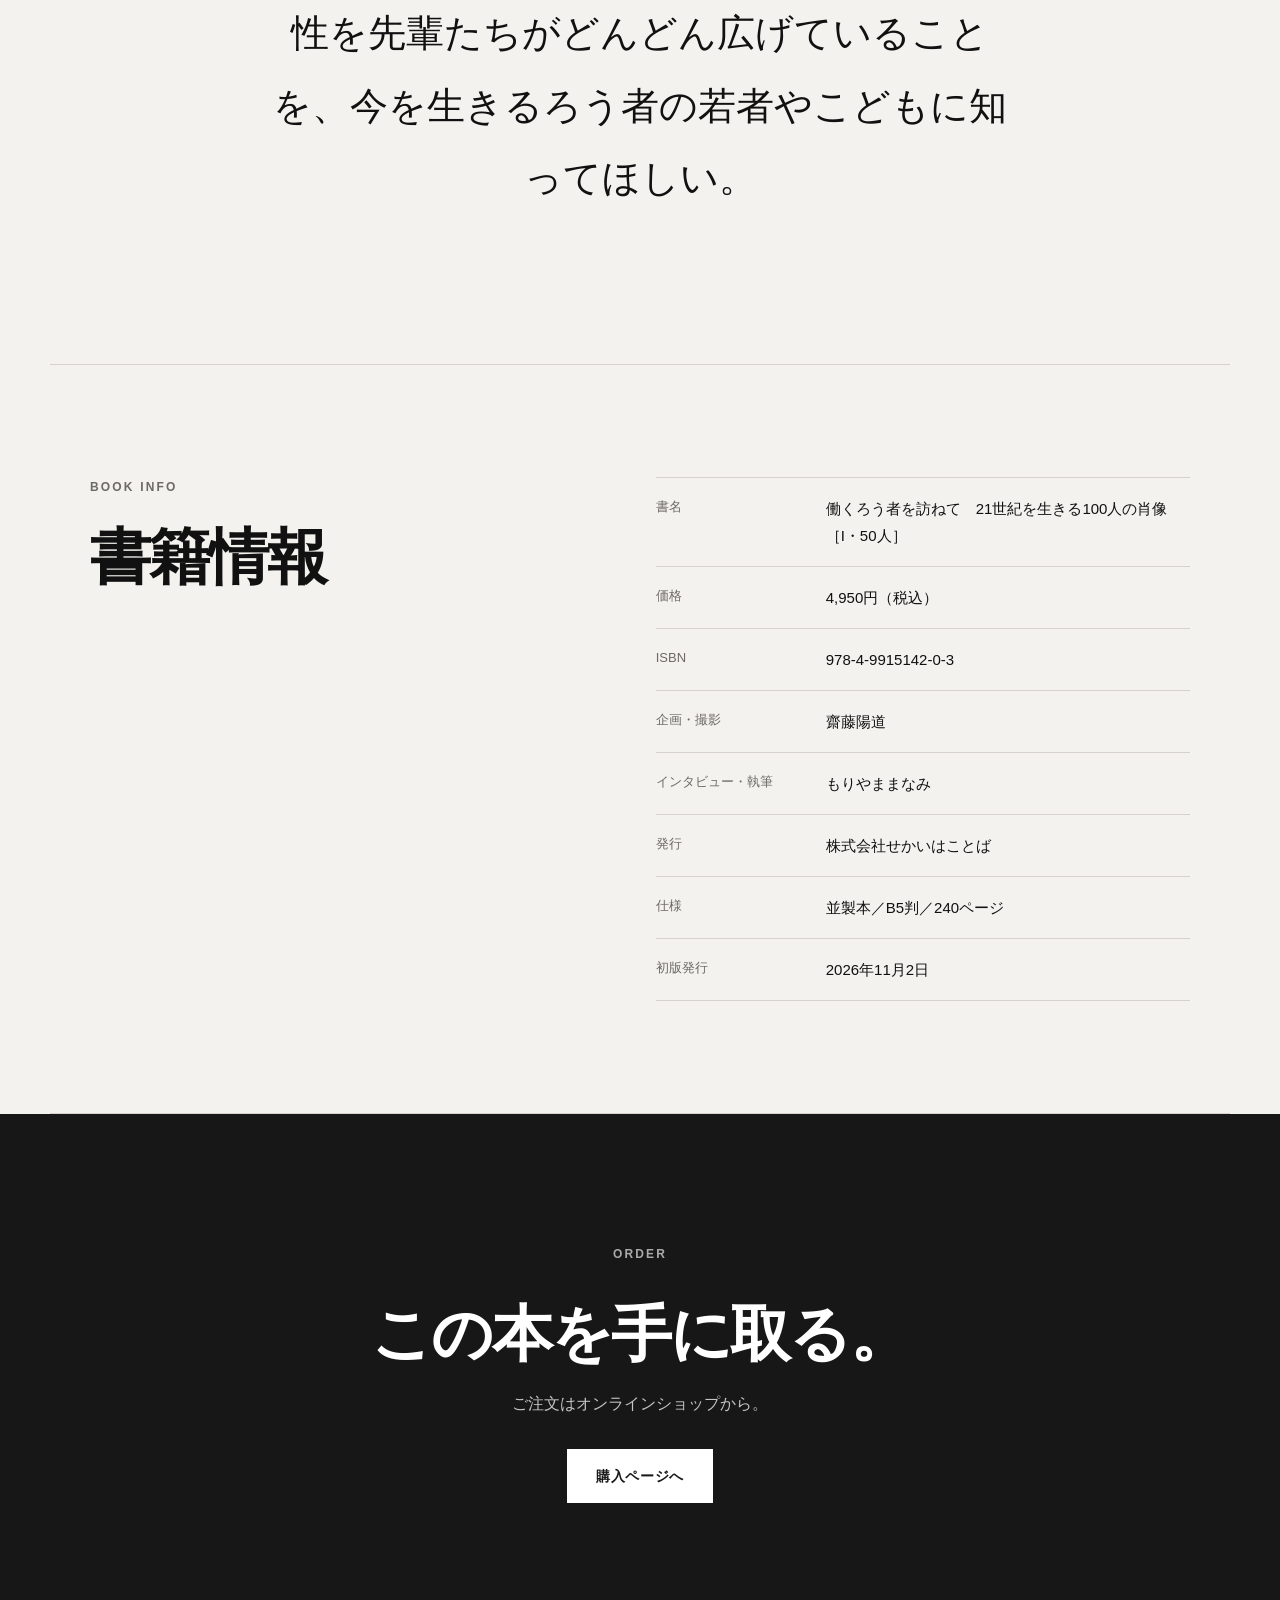
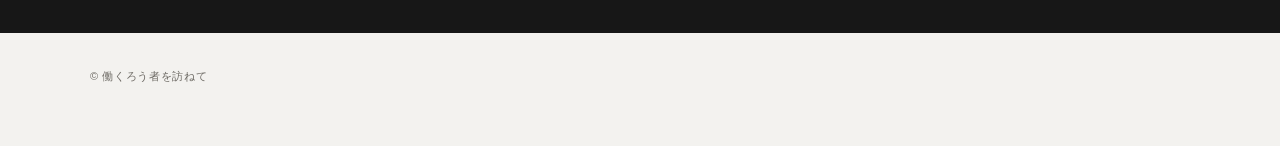
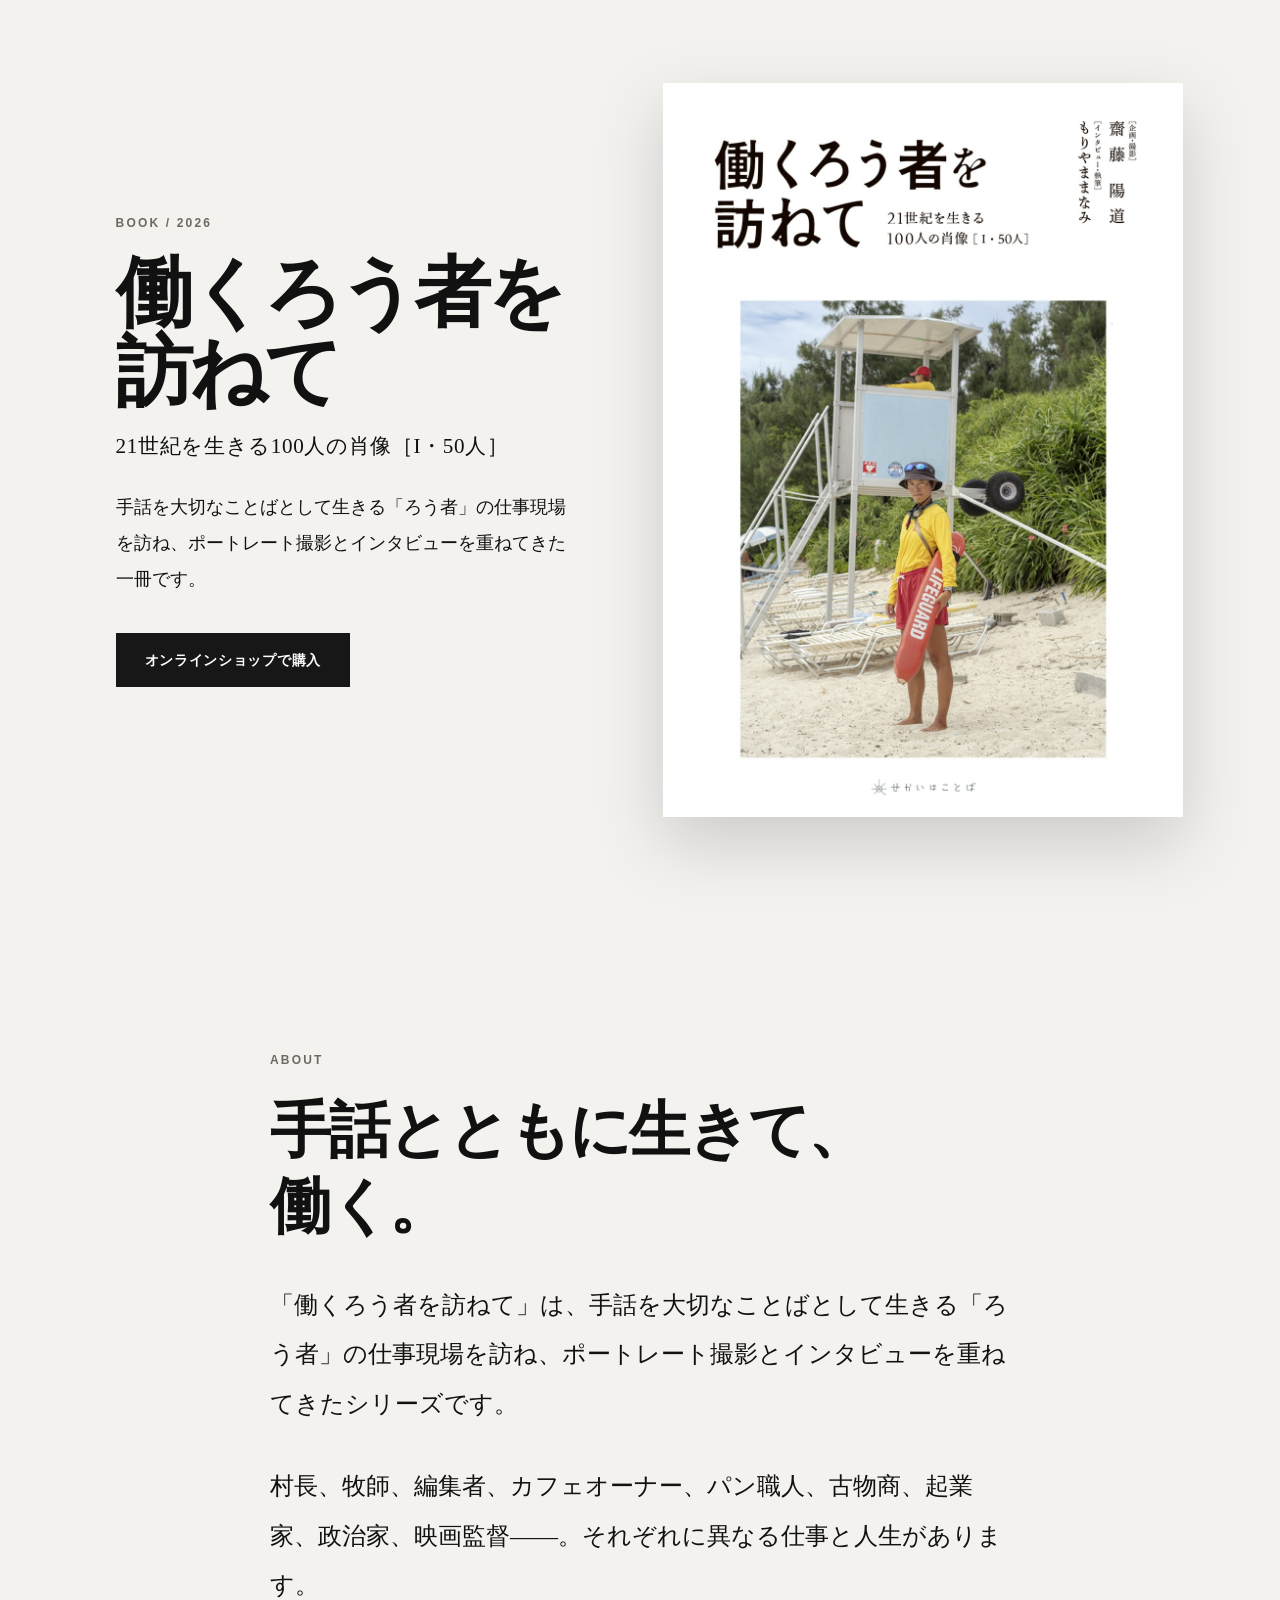
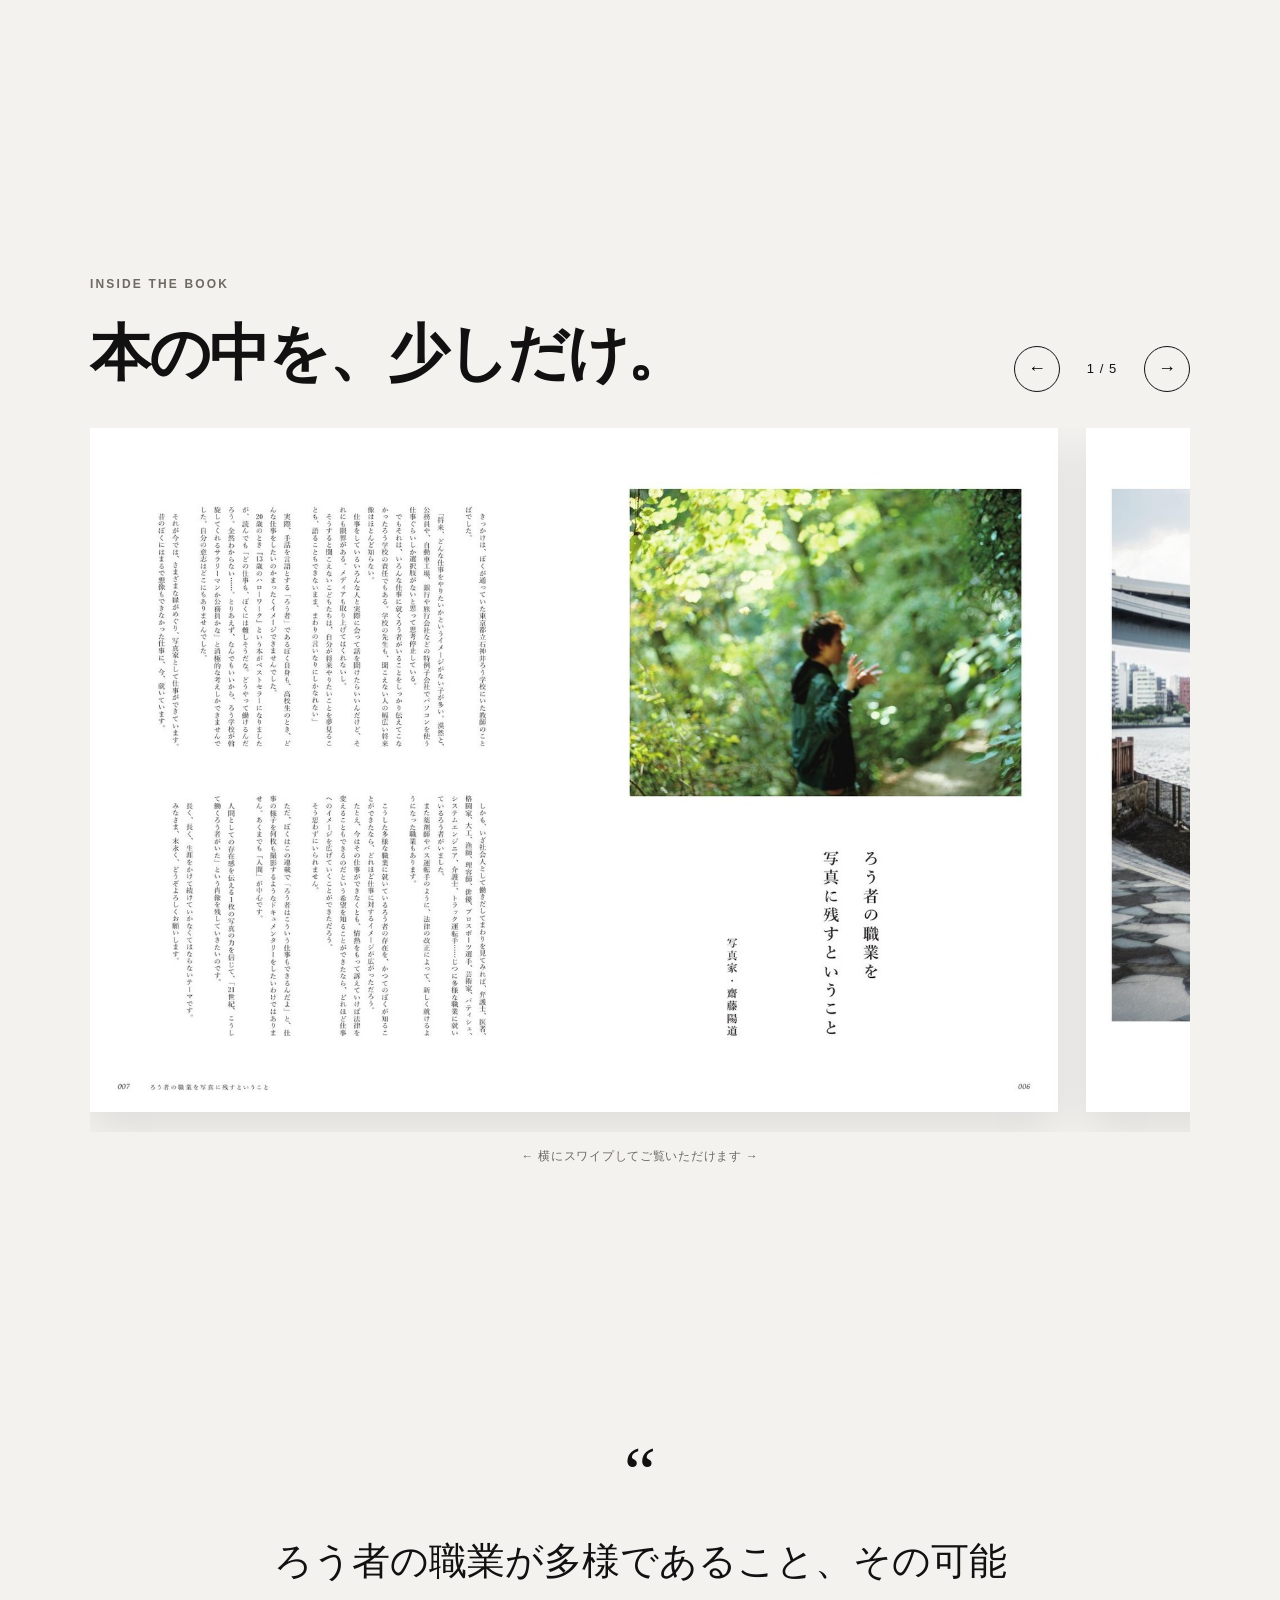
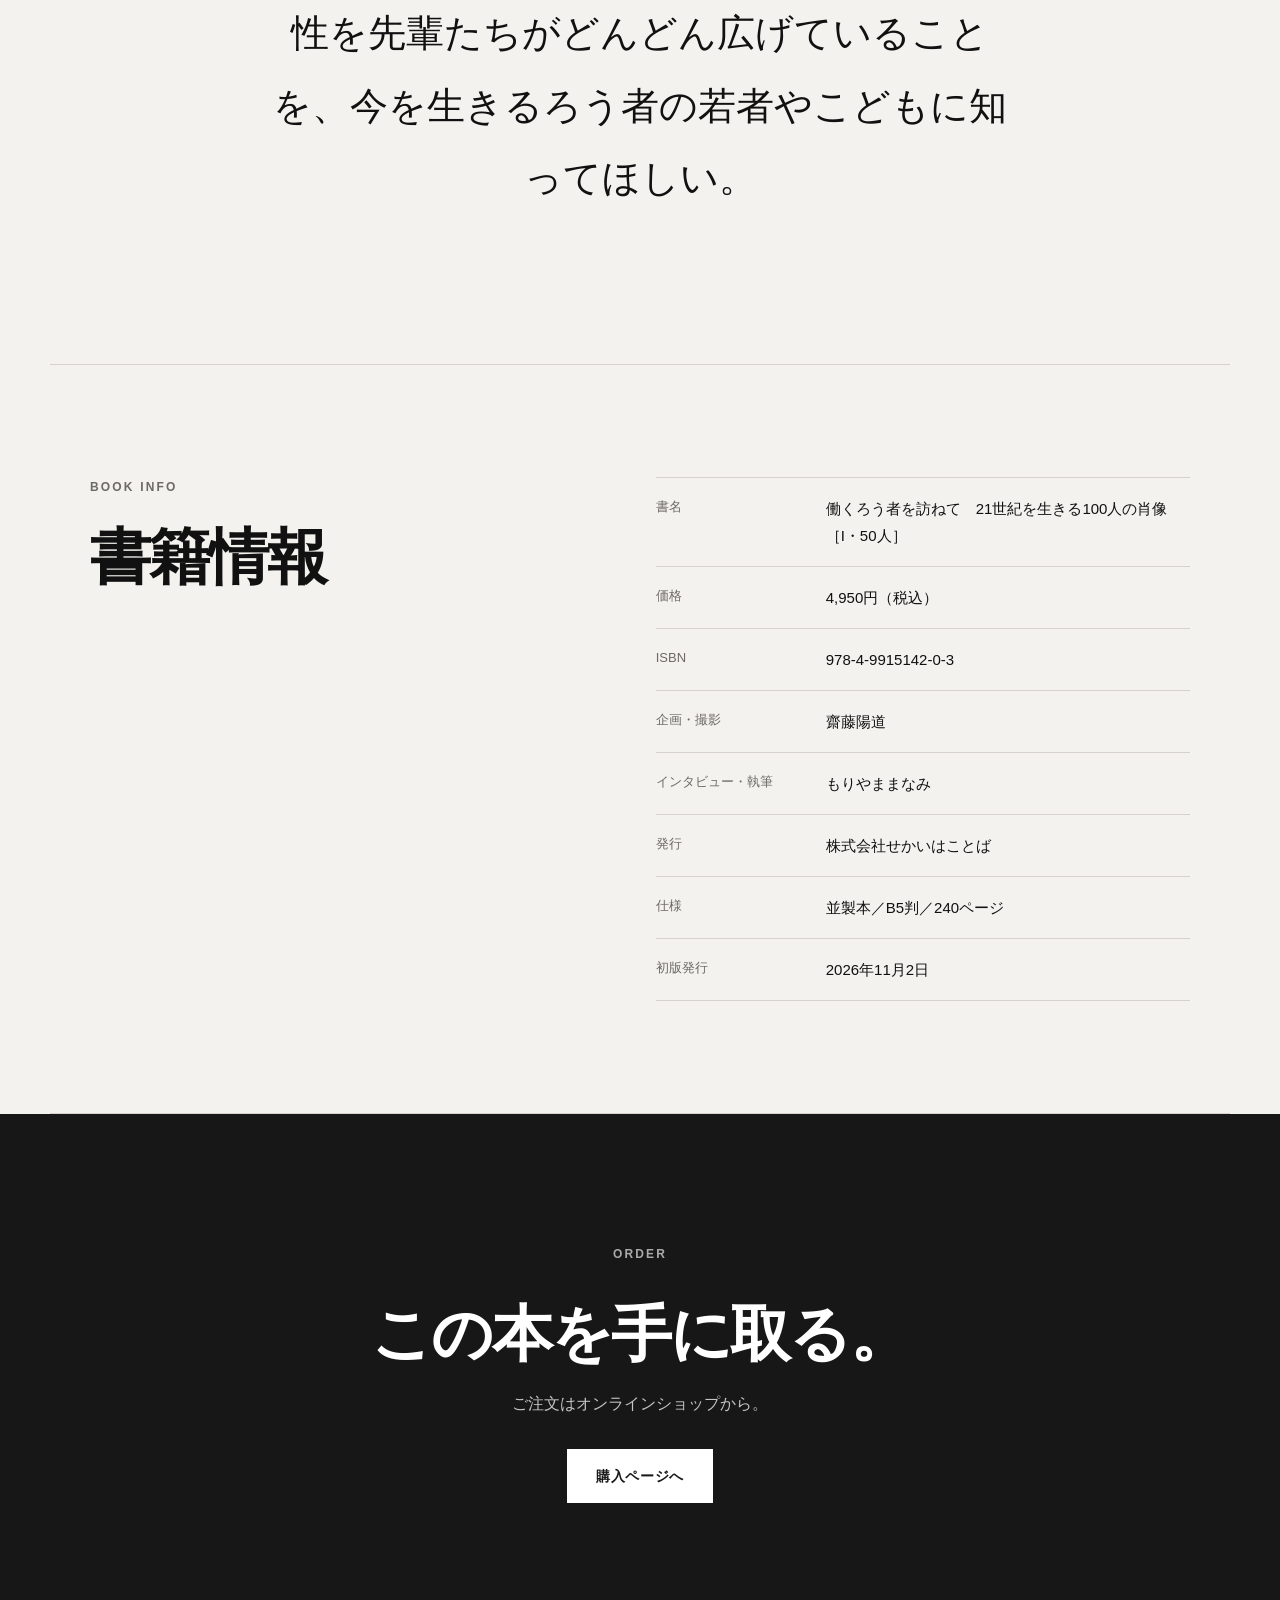
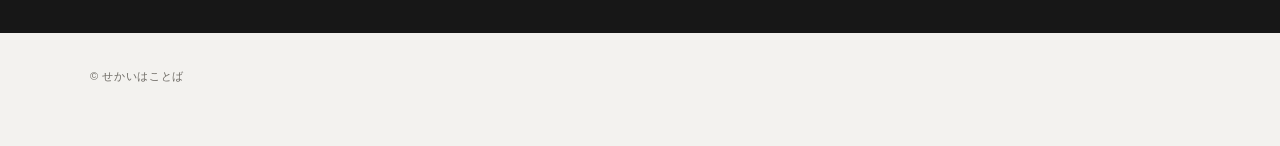
